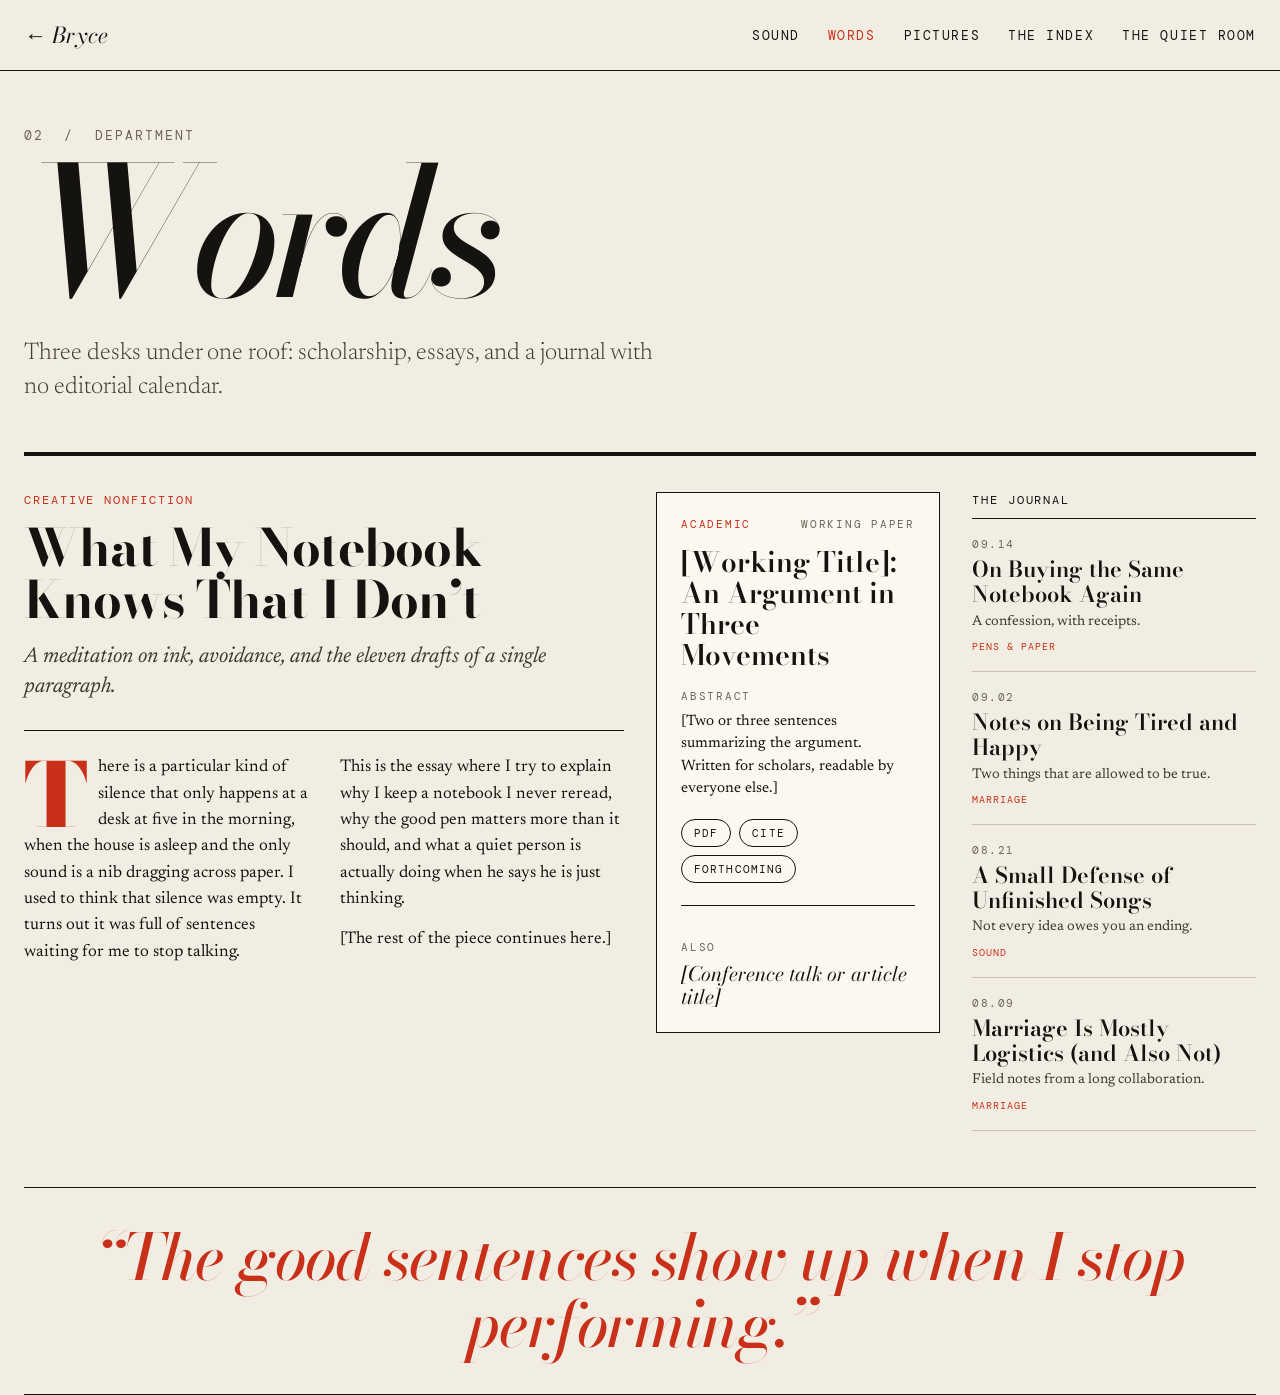
==== words.html @ 4fea15df "Version 1 First upload" ====
<!doctype html>
<html lang="en">
<head>
<meta charset="utf-8">
<meta name="viewport" content="width=device-width, initial-scale=1">
<title>Bryce — Words</title>
<link rel="preconnect" href="https://fonts.googleapis.com">
<link rel="preconnect" href="https://fonts.gstatic.com" crossorigin>
<link rel="stylesheet" href="https://fonts.googleapis.com/css2?family=Bodoni+Moda:ital,opsz,wght@0,6..96,400..900;1,6..96,400..900&family=DM+Mono:wght@400;500&family=Newsreader:ital,opsz,wght@0,6..72,300..700;1,6..72,300..700&display=swap">
<link rel="stylesheet" href="css/style.css">
</head>
<body>

<nav class="nav">
  <a class="nav-home" href="index.html#top">← Bryce</a>
  <div class="nav-links">
    <a href="sound.html">Sound</a>
    <a class="nav-current" href="words.html">Words</a>
    <a href="pictures.html">Pictures</a>
    <a href="the-index.html">The Index</a>
    <a href="quiet-room.html">The Quiet Room</a>
  </div>
</nav>

<header class="dept-hero wrap">
  <div class="dept-eyebrow">02 &nbsp;/&nbsp; Department</div>
  <h1>Words</h1>
  <p>Three desks under one roof: scholarship, essays, and a journal with no editorial calendar.</p>
</header>

<section class="words-grid wrap">
  <div class="words-cols">
    <article class="feature">
      <div class="feature-kicker">Creative nonfiction</div>
      <h2>What My Notebook Knows That I Don’t</h2>
      <p class="deck">A meditation on ink, avoidance, and the eleven drafts of a single paragraph.</p>
      <div class="feature-body">
        <p class="dropcap">There is a particular kind of silence that only happens at a desk at five in the morning, when the house is asleep and the only sound is a nib dragging across paper. I used to think that silence was empty. It turns out it was full of sentences waiting for me to stop talking.</p>
        <p>This is the essay where I try to explain why I keep a notebook I never reread, why the good pen matters more than it should, and what a quiet person is actually doing when he says he is just thinking.</p>
        <p>[The rest of the piece continues here.]</p>
      </div>
    </article>

    <aside class="academic">
      <div class="academic-head"><span class="cat">Academic</span><span class="meta">Working paper</span></div>
      <h3>[Working Title]: An Argument in Three Movements</h3>
      <div class="lbl">Abstract</div>
      <p>[Two or three sentences summarizing the argument. Written for scholars, readable by everyone else.]</p>
      <div class="chips"><span>PDF</span><span>Cite</span><span>Forthcoming</span></div>
      <div class="academic-also">
        <div class="lbl">Also</div>
        <div style="margin-top:8px;font-family:var(--display);font-size:20px;line-height:1.15;font-style:italic;">[Conference talk or article title]</div>
      </div>
    </aside>

    <div class="journal">
      <div class="journal-head">The journal</div>
      <div id="journal-list"></div>
    </div>
  </div>

  <div class="pull-quote"><p>“The good sentences show up when I stop performing.”</p></div>
</section>

<script src="js/script.js"></script>
<script>
  loadJournal('journal-list');
</script>
</body>
</html>
---- css/style.css ----
/* ============================================================
   Bryce — shared stylesheet
   One file, used by every page. Edit here to change the look
   of the whole site at once.
   ============================================================ */

:root {
  --paper: #F2EDE2;
  --paper-dark: #E3DBC9;
  --ink: #15130F;
  --ink-soft: #3E3A31;
  --ink-mute: #6B6558;
  --rule: #15130F;
  --accent: #C8301A;
  --blue: #2437C8;
  --cream-card: #FBF8F1;
  --dark-bg: #15130F;
  --dark-card: #26221B;
  --dark-row: #2B261E;
  --dark-text: #F2EDE2;
  --dark-mute: #A59F90;
  --dark-rule: #4A443A;

  --serif: 'Newsreader', Georgia, serif;
  --display: 'Bodoni Moda', serif;
  --mono: 'DM Mono', monospace;
}

* { box-sizing: border-box; }

html {
  scroll-behavior: smooth;
  scroll-padding-top: env(safe-area-inset-top, 0px);
}

body {
  margin: 0;
  background: var(--paper);
  color: var(--ink);
  font-family: var(--serif);
  -webkit-font-smoothing: antialiased;
}

a { color: inherit; text-decoration: none; }
a:focus-visible, button:focus-visible, input:focus-visible {
  outline: 3px solid var(--blue);
  outline-offset: 3px;
}

@media (prefers-reduced-motion: reduce) {
  html { scroll-behavior: auto; }
  * { animation-duration: 0.01ms !important; animation-iteration-count: 1 !important; }
}

.wrap { max-width: 1440px; margin: 0 auto; }

/* ---------- Ticker ---------- */
.ticker {
  background: var(--dark-bg);
  color: var(--dark-text);
  height: 40px;
  overflow: hidden;
  display: flex;
  align-items: center;
  font-family: var(--mono);
  font-size: 12px;
  letter-spacing: 0.14em;
  text-transform: uppercase;
}
.ticker-track {
  display: flex;
  width: max-content;
  animation: tick 70s linear infinite;
}
.ticker-track span { white-space: nowrap; padding: 0 28px; }
.ticker-track span::after { content: "/"; padding-left: 56px; color: var(--dark-mute); }
@keyframes tick { from { transform: translateX(0); } to { transform: translateX(-50%); } }

/* ---------- Nav ---------- */
.nav {
  display: flex;
  justify-content: space-between;
  align-items: center;
  padding: 18px 24px;
  border-bottom: 1px solid var(--rule);
  font-family: var(--mono);
  font-size: 13px;
  letter-spacing: 0.12em;
  text-transform: uppercase;
  flex-wrap: wrap;
  gap: 12px;
}
.nav-home {
  font-family: var(--display);
  font-style: italic;
  font-size: 22px;
  letter-spacing: 0;
  text-transform: none;
}
.nav-links { display: flex; gap: 28px; flex-wrap: wrap; }
.nav a:hover,
.lnk:hover { text-decoration: underline; text-underline-offset: 5px; text-decoration-thickness: 2px; }
.nav-current { color: var(--accent); }
.nav-subscribe {
  display: flex;
  align-items: center;
  min-height: 44px;
  padding: 0 20px;
  border: 1.5px solid var(--rule);
  border-radius: 999px;
}

/* dark-section nav variant */
.nav--dark { border-bottom-color: rgba(242,237,226,0.3); color: var(--dark-text); }
.nav--dark .nav-current { text-decoration: underline; text-underline-offset: 5px; color: var(--dark-text); }

/* ---------- Masthead (home only) ---------- */
.masthead {
  position: relative;
  padding: 28px 24px 0;
}
.masthead h1 {
  margin: 0 0 0 -4px;
  font-family: var(--display);
  font-weight: 900;
  font-variation-settings: 'opsz' 96;
  font-size: clamp(64px, 16vw, 340px);
  line-height: 0.82;
  letter-spacing: -0.045em;
  text-transform: uppercase;
}
.masthead-badge {
  position: absolute;
  top: 56px;
  right: 48px;
  width: 150px;
  height: 150px;
  border-radius: 50%;
  background: var(--accent);
  color: var(--cream-card);
  display: flex;
  align-items: center;
  justify-content: center;
  text-align: center;
  transform: rotate(9deg);
  font-family: var(--mono);
  font-weight: 500;
  font-size: 11px;
  letter-spacing: 0.14em;
  line-height: 1.6;
  text-transform: uppercase;
}
.masthead-bar {
  margin-top: 28px;
  display: flex;
  justify-content: space-between;
  align-items: center;
  flex-wrap: wrap;
  gap: 8px;
  padding: 12px 0;
  border-top: 4px solid var(--rule);
  border-bottom: 1px solid var(--rule);
  font-family: var(--mono);
  font-size: 12px;
  letter-spacing: 0.14em;
  text-transform: uppercase;
}

/* ---------- Department hero (section pages) ---------- */
.dept-hero { padding: 56px 24px 0; }
.dept-eyebrow {
  font-family: var(--mono);
  font-size: 13px;
  letter-spacing: 0.16em;
  text-transform: uppercase;
  color: var(--ink-mute);
}
.dept-hero h1 {
  margin: 8px 0 0 -4px;
  font-family: var(--display);
  font-style: italic;
  font-weight: 500;
  font-variation-settings: 'opsz' 96;
  font-size: clamp(56px, 14vw, 230px);
  line-height: 0.9;
  letter-spacing: -0.04em;
}
.dept-hero p {
  margin: 24px 0 0;
  max-width: 640px;
  font-size: clamp(18px, 2.4vw, 24px);
  line-height: 1.4;
  font-weight: 300;
  color: var(--ink-soft);
}
.section-link { display: block; text-decoration: none; color: inherit; }

/* ---------- Cover story ---------- */
.cover {
  padding: 48px 24px 72px;
  display: grid;
  grid-template-columns: repeat(12, minmax(0,1fr));
  gap: 32px;
  align-items: start;
}
.cover-text { grid-column: 1 / span 7; padding-top: 8px; }
.cover-kicker { font-family: var(--mono); font-size: 13px; letter-spacing: 0.16em; text-transform: uppercase; color: var(--accent); }
.cover-text h2 {
  margin: 18px 0 0;
  font-family: var(--display);
  font-style: italic;
  font-weight: 600;
  font-variation-settings: 'opsz' 96;
  font-size: clamp(36px, 6vw, 112px);
  line-height: 0.92;
  letter-spacing: -0.025em;
}
.cover-deck { margin: 28px 0 0; max-width: 620px; font-size: clamp(17px, 2vw, 26px); line-height: 1.35; font-weight: 300; }
.cover-meta { margin-top: 28px; display: flex; flex-wrap: wrap; align-items: center; gap: 20px; font-family: var(--mono); font-size: 12px; letter-spacing: 0.14em; text-transform: uppercase; }
.cover-meta .muted { color: var(--ink-mute); }
.cover-cta { display: inline-flex; align-items: center; gap: 12px; margin-top: 32px; min-height: 48px; font-family: var(--display); font-size: clamp(18px, 2.4vw, 28px); font-style: italic; border-bottom: 2px solid var(--rule); }
.cover-art { grid-column: 8 / span 5; position: relative; }
.cover-photo { display: block; width: 100%; height: 660px; object-fit: cover; outline: 1px solid rgba(242,237,226,0.4); outline-offset: -16px; }
.cover-sticker {
  position: absolute; left: -40px; bottom: 48px; width: 220px;
  padding: 20px 22px; background: var(--accent); color: var(--cream-card);
  transform: rotate(-3deg);
}
.cover-sticker .label { font-family: var(--mono); font-size: 11px; letter-spacing: 0.16em; text-transform: uppercase; }
.cover-sticker .title { margin-top: 8px; font-family: var(--display); font-style: italic; font-size: 24px; line-height: 1.1; }
.cover-caption { margin-top: 14px; font-family: var(--mono); font-size: 11px; letter-spacing: 0.1em; text-transform: uppercase; color: var(--ink-mute); }

/* ---------- Contents list ---------- */
.contents { padding: 0 24px 88px; }
.contents-head {
  display: flex; justify-content: space-between; align-items: baseline; flex-wrap: wrap; gap: 8px;
  padding: 14px 0; border-top: 4px solid var(--rule); border-bottom: 1px solid var(--rule);
  font-family: var(--mono); font-size: 12px; letter-spacing: 0.16em; text-transform: uppercase;
}
.contents-head .muted { color: var(--ink-mute); }
.contents-grid {
  margin-top: 32px; display: grid;
  grid-template-columns: repeat(5, minmax(0,1fr));
  gap: 28px;
}
.contents-item .n { font-family: var(--display); font-style: italic; font-weight: 500; font-size: 56px; line-height: 1; color: var(--accent); }
.contents-item .t { margin-top: 10px; font-family: var(--display); font-weight: 700; font-size: 22px; line-height: 1.1; }
.contents-item p { margin: 8px 0 0; font-size: 15px; line-height: 1.4; color: var(--ink-soft); }

/* ---------- Dark sections (Sound) ---------- */
.dark { background: var(--dark-bg); color: var(--dark-text); }
.sound-section { padding: 64px 24px 88px; display: grid; grid-template-columns: repeat(12, minmax(0,1fr)); gap: 32px; align-items: start; }
.sound-main { grid-column: 1 / span 7; }
.sound-side { grid-column: 9 / span 4; padding-top: 48px; }

.keyboard { width: 100%; max-width: 700px; display: block; margin-top: 24px; }

.player {
  margin-top: 32px; max-width: 900px; padding: 24px; background: var(--dark-card);
  display: flex; align-items: center; gap: 24px;
}
.player-btn {
  flex: none; width: 64px; height: 64px; border-radius: 50%; border: 0; background: var(--dark-text);
  display: flex; align-items: center; justify-content: center; cursor: pointer;
}
.player-info { flex-grow: 1; min-width: 0; }
.player-row { display: flex; justify-content: space-between; align-items: baseline; gap: 16px; flex-wrap: wrap; }
.player-title { font-family: var(--display); font-style: italic; font-size: clamp(22px, 3vw, 32px); line-height: 1.1; }
.player-tag { font-family: var(--mono); font-size: 11px; letter-spacing: 0.14em; text-transform: uppercase; color: var(--dark-mute); white-space: nowrap; }
.player-bars { margin-top: 16px; display: flex; align-items: center; gap: 3px; height: 56px; }
.player-bars div { flex: 1; border-radius: 2px; background: #6E6759; }
.player-note { margin-top: 12px; font-family: var(--mono); font-size: 11px; letter-spacing: 0.12em; text-transform: uppercase; color: var(--dark-mute); }

.track-list-head { display: flex; justify-content: space-between; padding-bottom: 14px; font-family: var(--mono); font-size: 12px; letter-spacing: 0.16em; text-transform: uppercase; color: var(--dark-mute); flex-wrap: wrap; gap: 8px; }
.track-row {
  display: grid; grid-template-columns: 40px minmax(0,1fr); row-gap: 6px; column-gap: 12px; align-items: baseline;
  width: 100%; box-sizing: border-box; padding: 20px 16px; border: 0; border-top: 1px solid var(--dark-rule);
  text-align: left; cursor: pointer; font-family: var(--display); background: transparent; color: var(--dark-mute);
}
.track-row.active { background: var(--dark-row); color: var(--dark-text); }
.track-row .n { font-family: var(--mono); font-size: 12px; letter-spacing: 0.1em; }
.track-row .t { font-style: italic; font-size: clamp(20px, 2.6vw, 32px); line-height: 1.1; }
.track-row .tag { grid-column: 2; font-family: var(--mono); font-size: 11px; letter-spacing: 0.12em; text-transform: uppercase; }
.track-foot { margin-top: 22px; }

/* ---------- Words layout ---------- */
.words-grid { padding: 48px 24px 0; }
.words-cols { padding-top: 36px; border-top: 4px solid var(--rule); display: grid; grid-template-columns: repeat(12, minmax(0,1fr)); gap: 32px; align-items: start; }
.feature { grid-column: 1 / span 6; }
.feature-kicker { font-family: var(--mono); font-size: 12px; letter-spacing: 0.16em; text-transform: uppercase; color: var(--accent); }
.feature h2 { margin: 14px 0 0; font-family: var(--display); font-weight: 700; font-variation-settings: 'opsz' 96; font-size: clamp(30px, 4vw, 60px); line-height: 1; letter-spacing: -0.02em; }
.feature .deck { margin: 18px 0 0; font-size: clamp(16px, 2vw, 22px); line-height: 1.35; font-style: italic; color: var(--ink-soft); }
.feature-body { margin-top: 28px; padding-top: 24px; border-top: 1px solid var(--rule); column-count: 2; column-gap: 32px; font-size: 17px; line-height: 1.55; }
.feature-body p { margin: 0 0 14px; }
.dropcap::first-letter { font-family: var(--display); font-weight: 900; font-size: 5.2em; float: left; line-height: 0.78; padding: 6px 10px 0 0; color: var(--accent); }

.academic { grid-column: 7 / span 3; background: var(--cream-card); border: 1.5px solid var(--rule); padding: 24px; }
.academic-head { display: flex; justify-content: space-between; font-family: var(--mono); font-size: 11px; letter-spacing: 0.16em; text-transform: uppercase; }
.academic-head .cat { color: var(--accent); }
.academic-head .meta { color: var(--ink-mute); }
.academic h3 { margin: 16px 0 0; font-family: var(--display); font-weight: 600; font-size: 28px; line-height: 1.1; }
.academic .lbl { margin-top: 18px; font-family: var(--mono); font-size: 11px; letter-spacing: 0.16em; text-transform: uppercase; color: var(--ink-mute); }
.academic p { margin: 8px 0 0; font-size: 15px; line-height: 1.5; }
.chips { margin-top: 18px; display: flex; flex-wrap: wrap; gap: 8px; font-family: var(--mono); font-size: 11px; letter-spacing: 0.1em; text-transform: uppercase; }
.chips span { padding: 6px 12px; border: 1px solid var(--rule); border-radius: 999px; }
.academic-also { margin-top: 22px; padding-top: 16px; border-top: 1px solid var(--rule); }

.journal { grid-column: 10 / span 3; }
.journal-head { padding-bottom: 10px; border-bottom: 1.5px solid var(--rule); font-family: var(--mono); font-size: 12px; letter-spacing: 0.16em; text-transform: uppercase; }
.journal-entry { display: block; padding: 18px 0; border-bottom: 1px solid #C9C0AD; }
.journal-entry .date { font-family: var(--mono); font-size: 11px; letter-spacing: 0.14em; color: var(--ink-mute); }
.journal-entry .t { margin-top: 6px; font-family: var(--display); font-weight: 600; font-size: 22px; line-height: 1.12; }
.journal-entry .line { margin-top: 6px; font-size: 14px; line-height: 1.4; color: var(--ink-soft); }
.journal-entry .tag { margin-top: 8px; font-family: var(--mono); font-size: 10px; letter-spacing: 0.1em; text-transform: uppercase; color: var(--accent); }
.journal-empty { padding: 18px 0; font-size: 14px; color: var(--ink-mute); }

.pull-quote { margin-top: 56px; padding: 36px 24px; border-top: 1px solid var(--rule); border-bottom: 1px solid var(--rule); text-align: center; }
.pull-quote p { margin: 0; font-family: var(--display); font-style: italic; font-weight: 500; font-variation-settings: 'opsz' 96; font-size: clamp(28px, 5vw, 88px); line-height: 1.05; letter-spacing: -0.025em; color: var(--accent); }

/* ---------- Pictures ---------- */
.pictures-wrap { background: var(--paper-dark); }
.mosaic {
  padding: 40px 24px 0; display: grid;
  grid-template-columns: repeat(12, minmax(0,1fr));
  grid-auto-rows: 90px;
  gap: 14px;
}
.mosaic figure { margin: 0; position: relative; outline: 1px solid rgba(21,19,15,0.3); outline-offset: -12px; }
.mosaic figcaption { position: absolute; left: 22px; bottom: 20px; right: 22px; }
.mosaic figcaption .pl { font-family: var(--mono); font-size: 11px; letter-spacing: 0.16em; }
.mosaic figcaption .cap { margin-top: 4px; font-family: var(--display); font-style: italic; font-size: 20px; line-height: 1.1; }
.on-light { color: var(--ink); }
.on-dark { color: var(--dark-text); }

.contact-sheet { padding: 48px 24px 88px; }
.contact-sheet .frame { background: var(--dark-bg); padding: 12px 16px 14px; }
.sprocket { height: 9px; background: repeating-linear-gradient(90deg, var(--paper-dark) 0 10px, transparent 10px 24px); opacity: 0.9; }
.contact-strip { margin: 10px 0; display: flex; gap: 10px; overflow-x: auto; }
.contact-strip .shot { flex: 1 0 90px; height: 100px; position: relative; min-width: 90px; }
.contact-strip .shot span { position: absolute; left: 6px; bottom: 6px; font-family: var(--mono); font-size: 10px; letter-spacing: 0.1em; color: var(--dark-text); }
.contact-foot { margin-top: 14px; font-family: var(--mono); font-size: 12px; letter-spacing: 0.14em; text-transform: uppercase; color: var(--ink-mute); }

/* ---------- The Index ---------- */
.index-rows { padding: 40px 24px 0; }
.index-rows .list { border-bottom: 1px solid var(--rule); }
.index-row {
  display: grid; grid-template-columns: 70px minmax(0,1fr) 1fr 36px; align-items: center; column-gap: 16px;
  padding: 22px 16px; border-top: 1px solid var(--rule); transition: background .2s, color .2s;
}
.index-row:hover { background: var(--dark-bg); color: var(--dark-text); }
.index-row:hover .arrow { transform: translateX(10px); }
.index-row .n { font-family: var(--mono); font-size: 13px; letter-spacing: 0.14em; }
.index-row .name { font-family: var(--display); font-weight: 600; font-variation-settings: 'opsz' 96; font-size: clamp(32px, 5vw, 80px); line-height: 1; letter-spacing: -0.025em; }
.index-row .line { font-family: var(--mono); font-size: 12px; letter-spacing: 0.1em; text-transform: uppercase; line-height: 1.6; }
.index-row .arrow { transition: transform .2s; justify-self: end; }

.desk-reports { padding: 48px 24px 88px; display: grid; grid-template-columns: repeat(2, minmax(0,1fr)); gap: 24px; }
.desk-card { padding: 30px; }
.desk-card.red { background: var(--accent); color: var(--cream-card); }
.desk-card.dark { background: var(--dark-bg); color: var(--dark-text); }
.desk-card .lbl { font-family: var(--mono); font-size: 12px; letter-spacing: 0.16em; text-transform: uppercase; }
.desk-card .big { margin-top: 18px; font-family: var(--display); font-style: italic; font-size: clamp(32px, 4vw, 52px); line-height: 1; }
.desk-card p { margin-top: 12px; font-size: 18px; line-height: 1.4; }

/* ---------- Quiet Room ---------- */
.quiet-wrap { background: var(--blue); color: var(--dark-text); }
.quiet-hero { padding: 64px 24px 88px; display: grid; grid-template-columns: repeat(12, minmax(0,1fr)); gap: 32px; align-items: start; }
.quiet-text { grid-column: 1 / span 7; }
.quiet-text h1 { margin: 18px 0 0; font-family: var(--display); font-style: italic; font-weight: 600; font-variation-settings: 'opsz' 96; font-size: clamp(32px, 7vw, 124px); line-height: 0.94; letter-spacing: -0.03em; }
.quiet-text p.lede { margin: 28px 0 0; max-width: 580px; font-size: clamp(18px, 2.4vw, 26px); line-height: 1.4; font-weight: 300; }
.quiet-text .manifesto { margin-top: 32px; max-width: 580px; font-size: 18px; line-height: 1.6; }
.quiet-text .manifesto p { margin: 0 0 16px; }

.battery-card { grid-column: 9 / span 4; background: var(--paper); color: var(--ink); padding: 28px; transform: rotate(1.5deg); }
.battery-card .lbl { font-family: var(--mono); font-size: 12px; letter-spacing: 0.16em; text-transform: uppercase; }
.battery-pct { margin-top: 6px; font-family: var(--display); font-weight: 800; font-variation-settings: 'opsz' 96; font-size: 92px; line-height: 1; letter-spacing: -0.03em; }
.battery-segments { margin-top: 8px; display: flex; gap: 5px; }
.battery-segments div { flex: 1; height: 36px; border: 2px solid var(--rule); background: transparent; }
.battery-msg { margin-top: 14px; min-height: 48px; font-size: 18px; line-height: 1.3; font-style: italic; }
.battery-buttons { margin-top: 14px; display: flex; flex-direction: column; gap: 10px; }
.battery-buttons button {
  min-height: 46px; padding: 0 16px; border: 1.5px solid var(--rule); background: transparent; color: var(--rule);
  font-family: var(--mono); font-size: 12px; letter-spacing: 0.12em; text-transform: uppercase; text-align: left; cursor: pointer;
}
.battery-buttons button.fill { background: var(--rule); color: var(--paper); }

/* ---------- Subscribe + footer (home) ---------- */
.subscribe { padding: 72px 24px 0; }
.subscribe-grid { display: grid; grid-template-columns: repeat(12, minmax(0,1fr)); gap: 32px; align-items: end; }
.subscribe-text { grid-column: 1 / span 7; }
.subscribe-text .kicker { font-family: var(--mono); font-size: 13px; letter-spacing: 0.16em; text-transform: uppercase; color: var(--accent); }
.subscribe-text h2 { margin: 14px 0 0; font-family: var(--display); font-weight: 700; font-variation-settings: 'opsz' 96; font-size: clamp(30px, 5vw, 76px); line-height: 1.05; letter-spacing: -0.025em; }
.subscribe-form { grid-column: 9 / span 4; }
.subscribe-form label { display: block; font-family: var(--mono); font-size: 12px; letter-spacing: 0.16em; text-transform: uppercase; color: var(--ink-soft); }
.subscribe-form input { box-sizing: border-box; width: 100%; height: 48px; margin-top: 8px; padding: 0 14px; border: 1.5px solid var(--rule); background: var(--cream-card); font-family: var(--serif); font-size: 17px; color: var(--ink); }
.subscribe-form button { margin-top: 12px; width: 100%; min-height: 48px; border: 0; background: var(--rule); color: var(--paper); font-family: var(--mono); font-size: 13px; letter-spacing: 0.16em; text-transform: uppercase; cursor: pointer; }
.subscribe-note { margin-top: 10px; font-size: 13px; color: var(--ink-mute); }

.site-footer { margin-top: 64px; padding: 14px 24px; display: flex; justify-content: space-between; flex-wrap: wrap; gap: 8px; border-top: 4px solid var(--rule); font-family: var(--mono); font-size: 11px; letter-spacing: 0.14em; text-transform: uppercase; color: var(--ink-soft); }
.wordmark-strip { height: clamp(90px, 20vw, 290px); overflow: hidden; margin-left: -4px; }
.wordmark-strip div { white-space: nowrap; font-family: var(--display); font-weight: 900; font-variation-settings: 'opsz' 96; font-size: clamp(120px, 30vw, 440px); line-height: 0.86; letter-spacing: -0.045em; text-transform: uppercase; }

.simple-footer { padding: 48px 24px; text-align: center; font-family: var(--mono); font-size: 11px; letter-spacing: 0.14em; text-transform: uppercase; color: var(--ink-mute); }

/* ---------- Responsive ---------- */
@media (max-width: 900px) {
  .cover, .sound-section, .words-cols, .quiet-hero, .subscribe-grid { grid-template-columns: 1fr; }
  .cover-text, .cover-art, .sound-main, .sound-side,
  .feature, .academic, .journal,
  .quiet-text, .battery-card,
  .subscribe-text, .subscribe-form { grid-column: 1 / -1; }
  .feature-body { column-count: 1; }
  .cover-sticker { position: static; margin-top: 16px; transform: none; width: auto; }
  .cover-photo { height: 420px; }
  .contents-grid { grid-template-columns: repeat(2, minmax(0,1fr)); }
  .desk-reports { grid-template-columns: 1fr; }
  .index-row { grid-template-columns: 44px minmax(0,1fr) auto; }
  .index-row .line { display: none; }
  .mosaic { grid-auto-rows: 70px; }
}
@media (max-width: 560px) {
  .contents-grid { grid-template-columns: 1fr; }
  .nav-links { gap: 16px; }
}
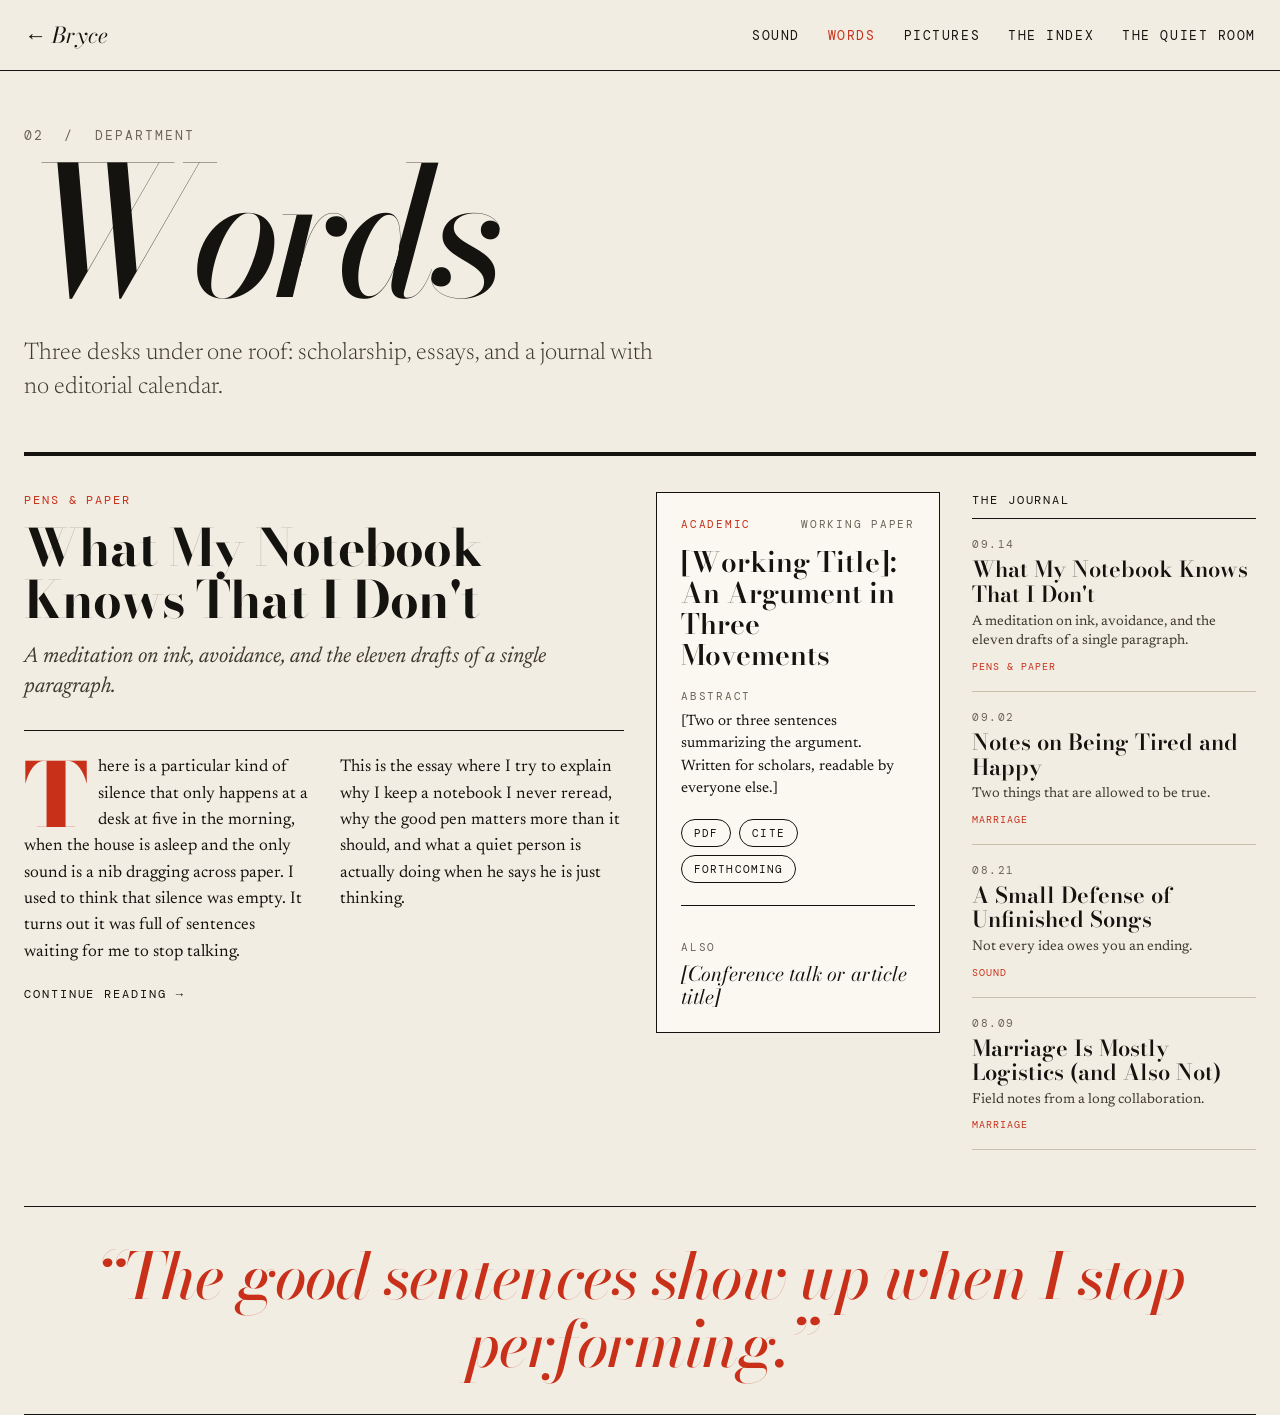
==== commit f528be92: "Version 2 updated for posting essays" ====
--- a/words.html
+++ b/words.html
@@ -31,14 +31,11 @@
 <section class="words-grid wrap">
   <div class="words-cols">
     <article class="feature">
-      <div class="feature-kicker">Creative nonfiction</div>
-      <h2>What My Notebook Knows That I Don’t</h2>
-      <p class="deck">A meditation on ink, avoidance, and the eleven drafts of a single paragraph.</p>
-      <div class="feature-body">
-        <p class="dropcap">There is a particular kind of silence that only happens at a desk at five in the morning, when the house is asleep and the only sound is a nib dragging across paper. I used to think that silence was empty. It turns out it was full of sentences waiting for me to stop talking.</p>
-        <p>This is the essay where I try to explain why I keep a notebook I never reread, why the good pen matters more than it should, and what a quiet person is actually doing when he says he is just thinking.</p>
-        <p>[The rest of the piece continues here.]</p>
-      </div>
+      <div class="feature-kicker" id="feature-kicker">From the journal</div>
+      <h2 id="feature-title">—</h2>
+      <p class="deck" id="feature-deck"></p>
+      <div class="feature-body" id="feature-body"></div>
+      <a class="lnk" id="feature-cta" href="#" style="display:inline-block;margin-top:20px;font-family:var(--mono);font-size:12px;letter-spacing:0.16em;text-transform:uppercase;">Continue reading →</a>
     </article>
 
     <aside class="academic">
@@ -65,6 +62,13 @@
 <script src="js/script.js"></script>
 <script>
   loadJournal('journal-list');
+  loadFeature({
+    kickerId: 'feature-kicker',
+    titleId: 'feature-title',
+    deckId: 'feature-deck',
+    bodyId: 'feature-body',
+    ctaId: 'feature-cta'
+  });
 </script>
 </body>
 </html>
--- a/css/style.css
+++ b/css/style.css
@@ -317,6 +317,16 @@
 .pull-quote { margin-top: 56px; padding: 36px 24px; border-top: 1px solid var(--rule); border-bottom: 1px solid var(--rule); text-align: center; }
 .pull-quote p { margin: 0; font-family: var(--display); font-style: italic; font-weight: 500; font-variation-settings: 'opsz' 96; font-size: clamp(28px, 5vw, 88px); line-height: 1.05; letter-spacing: -0.025em; color: var(--accent); }
 
+/* ---------- Full post page ---------- */
+.post-wrap { padding: 48px 24px 96px; }
+.post-head { max-width: 680px; }
+.post-head .kicker { font-family: var(--mono); font-size: 12px; letter-spacing: 0.16em; text-transform: uppercase; color: var(--accent); }
+.post-head h1 { margin: 14px 0 0; font-family: var(--display); font-weight: 700; font-variation-settings: 'opsz' 96; font-size: clamp(32px, 5vw, 56px); line-height: 1.05; letter-spacing: -0.02em; }
+.post-head .deck { margin: 16px 0 0; font-size: 20px; line-height: 1.4; font-style: italic; color: var(--ink-soft); }
+.post-head .date { margin-top: 18px; font-family: var(--mono); font-size: 12px; letter-spacing: 0.12em; text-transform: uppercase; color: var(--ink-mute); }
+.post-body { max-width: 680px; margin-top: 32px; padding-top: 28px; border-top: 1px solid var(--rule); font-size: 18px; line-height: 1.65; }
+.post-body p { margin: 0 0 20px; }
+
 /* ---------- Pictures ---------- */
 .pictures-wrap { background: var(--paper-dark); }
 .mosaic {
